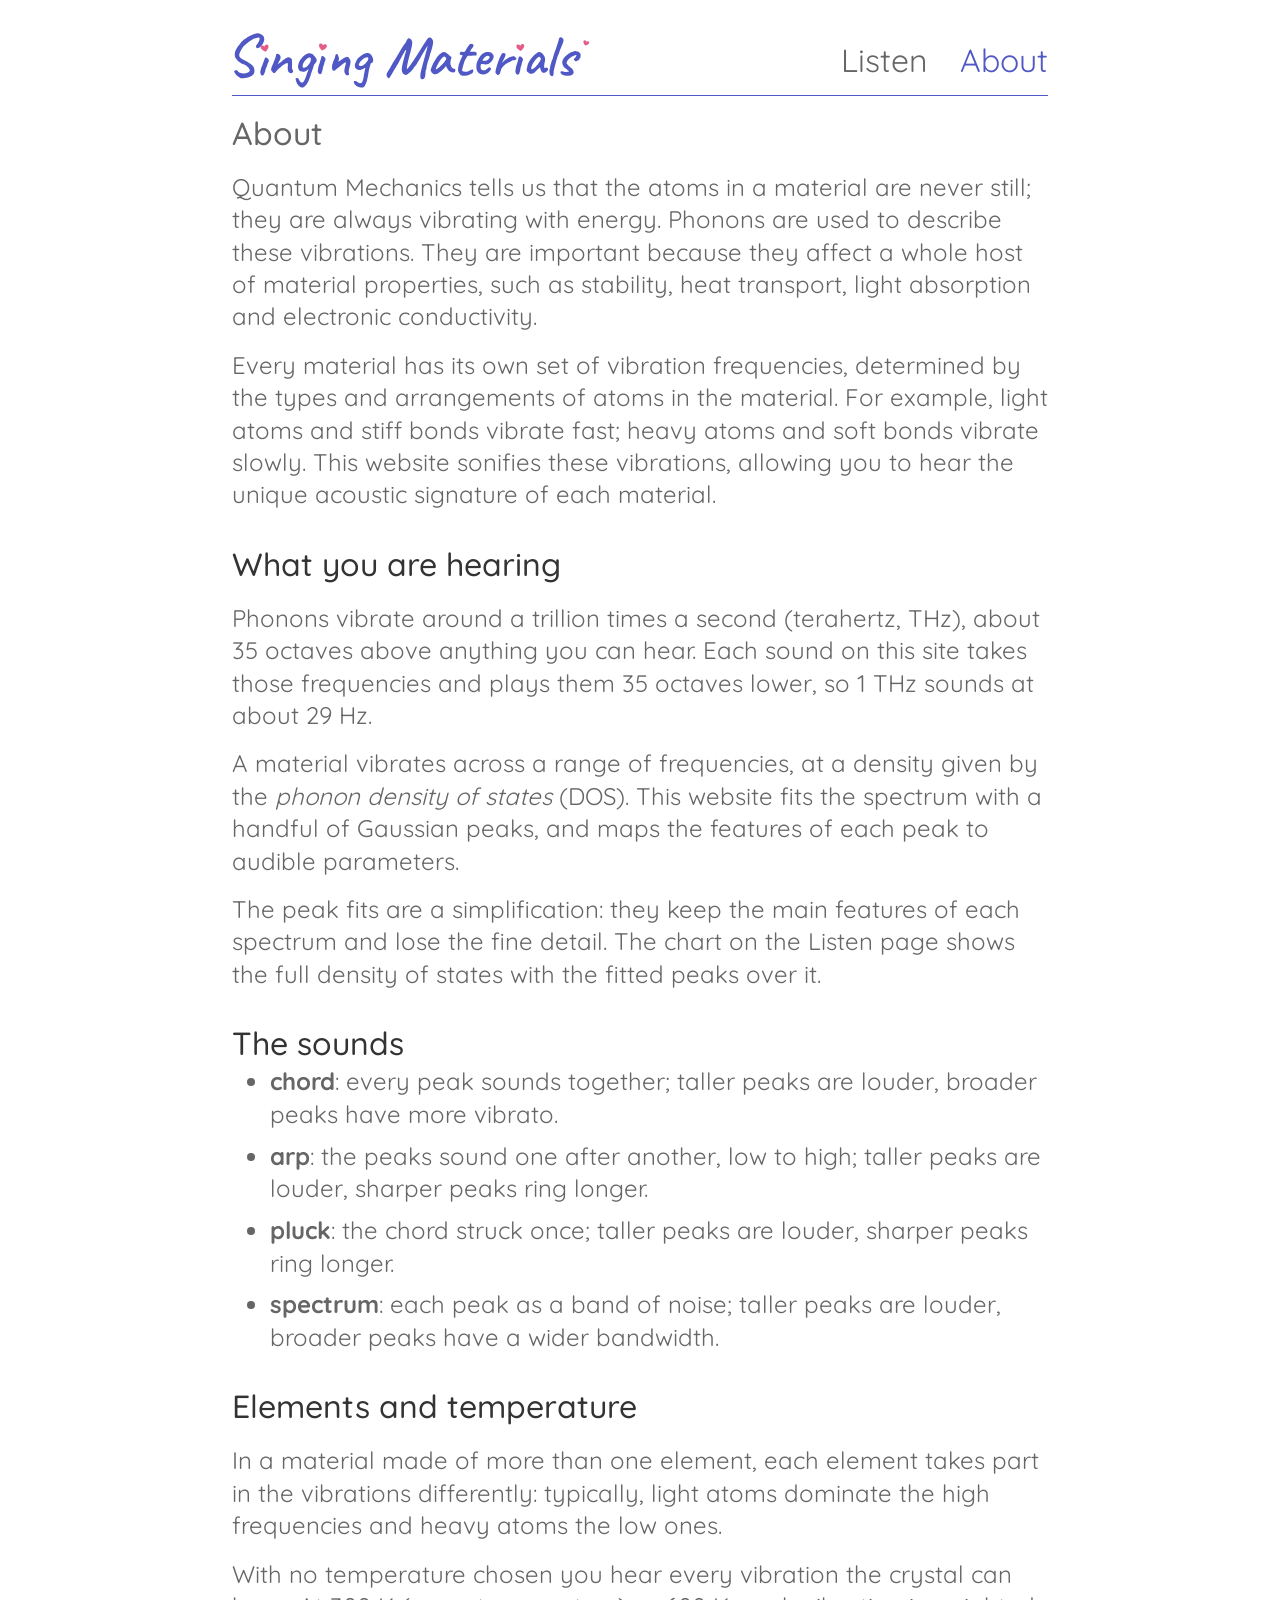
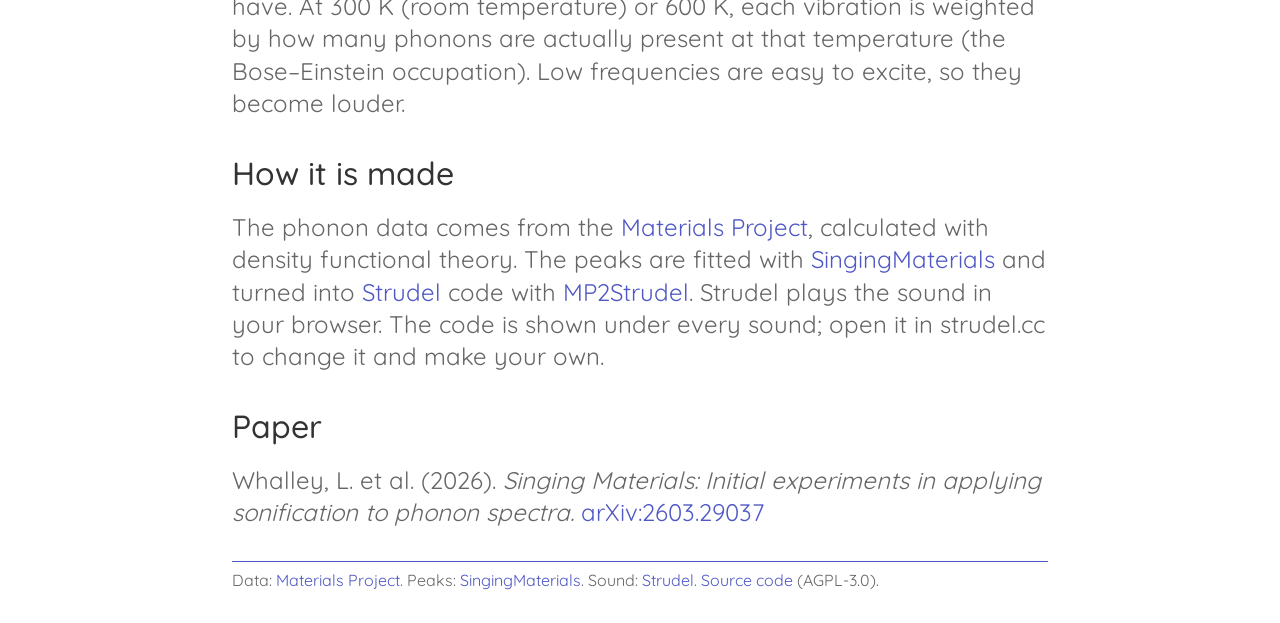
==== site/about.html @ a270cbb3 "Add AGPL-3.0 licence, credits for Caveat and Materials Project data, footer source link Co-Authored-" ====
<!doctype html>
<html lang="en">
<head>
  <meta charset="utf-8">
  <meta name="viewport" content="width=device-width, initial-scale=1">
  <title>About · Singing Materials</title>
  <meta name="description" content="How Singing Materials turns the vibrations of atoms in a crystal into sound.">
  <link rel="preconnect" href="https://fonts.googleapis.com">
  <link rel="preconnect" href="https://fonts.gstatic.com" crossorigin>
  <link rel="stylesheet" href="https://fonts.googleapis.com/css2?family=JetBrains+Mono&family=Quicksand:wght@400;500&display=swap">
  <link rel="stylesheet" href="style.css">
</head>
<body>
<div class="page">
  <header class="site-header">
    <a class="site-name" href="./"><img src="title.svg" alt="Singing Materials"></a>
    <nav aria-label="Main">
      <a href="./">Listen</a>
      <a href="about.html" aria-current="page">About</a>
    </nav>
  </header>

  <main class="prose">
    <h1>About</h1>

    <p>Quantum Mechanics tells us that the atoms in a material are never still; they are always vibrating with energy.
      Phonons are used to describe these vibrations. They are important because they affect a whole host of material properties, such as stability, heat transport, light absorption and electronic conductivity.</p>

    <p>Every material has its own set of vibration frequencies, determined by the types and arrangements of atoms in the material. For example, light atoms and stiff bonds vibrate fast;
      heavy atoms and soft bonds vibrate slowly. This website <it>sonifies</it> these vibrations, allowing you to hear the unique acoustic signature of each material.</p>

    <h2>What you are hearing</h2>
    <p>Phonons vibrate around a trillion times a second (terahertz, THz), about 35 octaves above anything you
      can hear. Each sound on this site takes those frequencies and plays them 35 octaves lower, so 1&nbsp;THz
      sounds at about 29&nbsp;Hz. </p>
    <p>A material vibrates across a range of frequencies, at a density given by the <em>phonon density of states</em> (DOS). 
      This website fits the spectrum with a handful of Gaussian peaks, and maps the features of each peak to audible parameters.</p>

      <p>The peak fits are a simplification: they keep the main features of each spectrum and lose the fine detail.
      The chart on the Listen page shows the full density of states with the fitted peaks over it.</p>

    <h2>The sounds</h2>
    <ul>
      <li><strong>chord</strong>: every peak sounds together; taller peaks are louder, broader peaks have more vibrato.</li>
      <li><strong>arp</strong>: the peaks sound one after another, low to high; taller peaks are louder, sharper peaks ring longer.</li>
      <li><strong>pluck</strong>: the chord struck once; taller peaks are louder, sharper peaks ring longer.</li>
      <li><strong>spectrum</strong>: each peak as a band of noise; taller peaks are louder, broader peaks have a wider bandwidth.</li>
    </ul>

    <h2>Elements and temperature</h2>
    <p>In a material made of more than one element, each element takes part in the vibrations differently:
      typically, light atoms dominate the high frequencies and heavy atoms the low ones.</p>
    <p>With no temperature chosen you hear every vibration the crystal can have. At 300&nbsp;K (room temperature)
      or 600&nbsp;K, each vibration is weighted by how many phonons are actually present at that temperature
      (the Bose–Einstein occupation). Low frequencies are easy to excite, so they become louder.</p>

    <h2>How it is made</h2>
    <p>The phonon data comes from the <a href="https://next-gen.materialsproject.org/">Materials Project</a>,
      calculated with density functional theory. The peaks are fitted with
      <a href="https://github.com/lucydot/SingingMaterials">SingingMaterials</a> and turned into
      <a href="https://strudel.cc/">Strudel</a> code with
      <a href="https://github.com/lucydot/MP2Strudel">MP2Strudel</a>. Strudel plays the sound in your browser.
      The code is shown under every sound; open it in strudel.cc to change it and make your own.</p>
    
    <h2>Paper</h2>
    <p>Whalley, L. et al. (2026). <em>Singing Materials: Initial experiments in applying sonification to phonon
      spectra.</em> <a href="https://arxiv.org/abs/2603.29037">arXiv:2603.29037</a></p>
  </main>

  <footer>
    <p>Data: <a href="https://next-gen.materialsproject.org/">Materials Project</a>.
      Peaks: <a href="https://github.com/lucydot/SingingMaterials">SingingMaterials</a>.
      Sound: <a href="https://strudel.cc/">Strudel</a>.
      <a href="https://github.com/lucydot/SingingMaterialsSite">Source code</a> (AGPL-3.0).</p>
  </footer>
</div>
</body>
</html>
---- site/style.css ----
/* Singing Materials: "Clean and light" (docs/design.md) */

:root {
  --bg: #ffffff;
  --text: #666666;      /* 5.7:1 on white */
  --strong: #333333;
  --accent: #4f58c4;    /* 5.9:1 on white */
  --accent-pale: #4f58c433;
  --code-bg: #f6f6fb;
  --rule: 1px solid var(--accent);
  --font: "Quicksand", system-ui, sans-serif;
  --mono: "JetBrains Mono", ui-monospace, Menlo, Consolas, monospace;
}

* { box-sizing: border-box; }

html { font-size: 100%; }

body {
  margin: 0;
  background: var(--bg);
  color: var(--text);
  font-family: var(--font);
  font-weight: 400;
  font-size: 2rem;
  line-height: 1.35;
}

.page {
  max-width: 55rem;
  margin: 0 auto;
  padding: 2rem;
}

a { color: var(--accent); text-decoration: none; border-bottom: 1px solid transparent; }
a:hover, a:focus-visible, a[aria-current="page"] { border-bottom-color: currentColor; }

:focus-visible { outline: 2px solid var(--accent); outline-offset: 3px; }

h1, h2, h3 { font-size: 1em; font-weight: 500; margin: 0; }

p { margin: 0; }

/* header */
.site-header {
  display: flex;
  flex-wrap: wrap;
  align-items: center;
  justify-content: space-between;
  gap: 0 1em;
  padding-bottom: 0.25rem;
  border-bottom: var(--rule);
}
/* hand-lettered title (title.svg, made by scripts/make_title.py) */
.site-name { display: block; line-height: 0; }
.site-name img { display: block; height: 3.6rem; width: auto; max-width: 100%; }
.site-header a, .site-header a:hover, .site-header a:focus-visible { border-bottom-color: transparent; } /* no underlines up here */
.site-header nav { display: flex; gap: 1em; }
.site-header nav a { color: var(--text); }
.site-header nav a:hover, .site-header nav a[aria-current="page"] { color: var(--accent); }

main > * + * { margin-top: 1rem; }
main { padding-top: 1rem; }

.small { font-size: 0.75em; }
.hint { font-size: 0.75em; min-height: 1.35em; }

/* choosing */
.choose { display: grid; gap: 1rem; }
.field { display: grid; gap: 0.25rem; }
.row { display: flex; flex-wrap: wrap; gap: 1rem 2rem; }
label, .label { font-size: 0.75em; }

select, input, button { font: inherit; color: inherit; }

select, input[type="text"] {
  width: 100%;
  max-width: 100%;
  padding: 0.15em 0.3em;
  border: 1px solid #b3b3b3;
  border-radius: 0.2em;
  background: var(--bg);
  color: var(--strong);
}
.row select { width: auto; min-width: 8em; }
input[type="text"] { max-width: 10em; font-family: var(--mono); font-size: 0.75em; }

.description { color: var(--strong); font-size: 0.75em; }

fieldset { border: 0; margin: 0; padding: 0; min-width: 0; }
legend { padding: 0; font-size: 0.75em; margin-bottom: 0.25rem; }

.methods { display: flex; flex-wrap: wrap; gap: 0 1em; }
.methods label { display: inline-flex; align-items: center; gap: 0.3em; cursor: pointer; font-size: 1em; }
.methods label:hover { color: var(--strong); }
.methods label:has(input:checked) { color: var(--accent); }
.methods input { accent-color: var(--accent); width: 0.6em; height: 0.6em; margin: 0; cursor: pointer; }
#method-desc span { display: block; }

.play {
  justify-self: start;
  background: var(--accent);
  color: #fff;
  border: 0;
  border-radius: 0.2em;
  padding: 0.2em 1em;
  cursor: pointer;
}
.play:disabled { opacity: 0.6; cursor: wait; }

/* chart */
.chart { margin: 0; }
.chart-wrap { position: relative; }
.chart svg { display: block; width: 100%; height: auto; overflow: visible; }
.chart svg text { font-family: var(--font); fill: var(--text); font-size: 13px; }
.chart .axis { stroke: var(--text); stroke-width: 1; }
.chart .curve { fill: none; stroke: var(--strong); stroke-width: 1.5; }
.chart .peak { fill: var(--accent-pale); stroke: var(--accent); stroke-width: 0.75; cursor: pointer; }
.chart .peak:focus { outline: none; }
.chart .peak.on { fill: var(--accent); fill-opacity: 0.55; }
.chart .drop { stroke: var(--accent); stroke-dasharray: 4 3; stroke-width: 1; }
.tooltip {
  position: absolute;
  pointer-events: none;
  background: var(--bg);
  border: 1px solid var(--accent);
  border-radius: 0.2em;
  padding: 0.3em 0.6em;
  font-size: 0.45em;
  color: var(--strong);
  white-space: nowrap;
  transform: translate(-50%, calc(-100% - 10px));
}
.tooltip[hidden] { display: none; }

/* code */
.code {
  margin: 0.5rem 0;
  max-height: 24em;
  overflow: auto;
  background: var(--code-bg);
  border-left: 3px solid var(--accent);
  padding: 0.75rem 1rem;
  font-family: var(--mono);
  font-size: 0.4em;
  line-height: 1.5;
  color: var(--strong);
  tab-size: 2;
}

/* prose (about page) */
.prose > * + * { margin-top: 1rem; }
.prose p, .prose li { font-size: 0.75em; }
.prose h2 { color: var(--strong); margin-top: 2rem; }
.prose ul { padding-left: 1.2em; margin: 0; }
.prose li + li { margin-top: 0.4em; }
.prose code { font-family: var(--mono); font-size: 0.9em; }

footer {
  margin-top: 2rem;
  padding-top: 0.5rem;
  border-top: var(--rule);
  font-size: 0.5em;
}
footer p + p { margin-top: 0.4em; }

.visually-hidden {
  position: absolute !important;
  width: 1px; height: 1px;
  overflow: hidden;
  clip: rect(0 0 0 0);
  white-space: nowrap;
}

@media (max-width: 40rem) {
  body { font-size: 1.5rem; }
  .site-name img { height: 2.8rem; }
  .page { padding: 1rem; }
  .code { font-size: 0.5em; }
  .tooltip { font-size: 0.55em; }
  .chart svg text { font-size: 24px; } /* the 800-wide chart is scaled down a lot on phones */
}
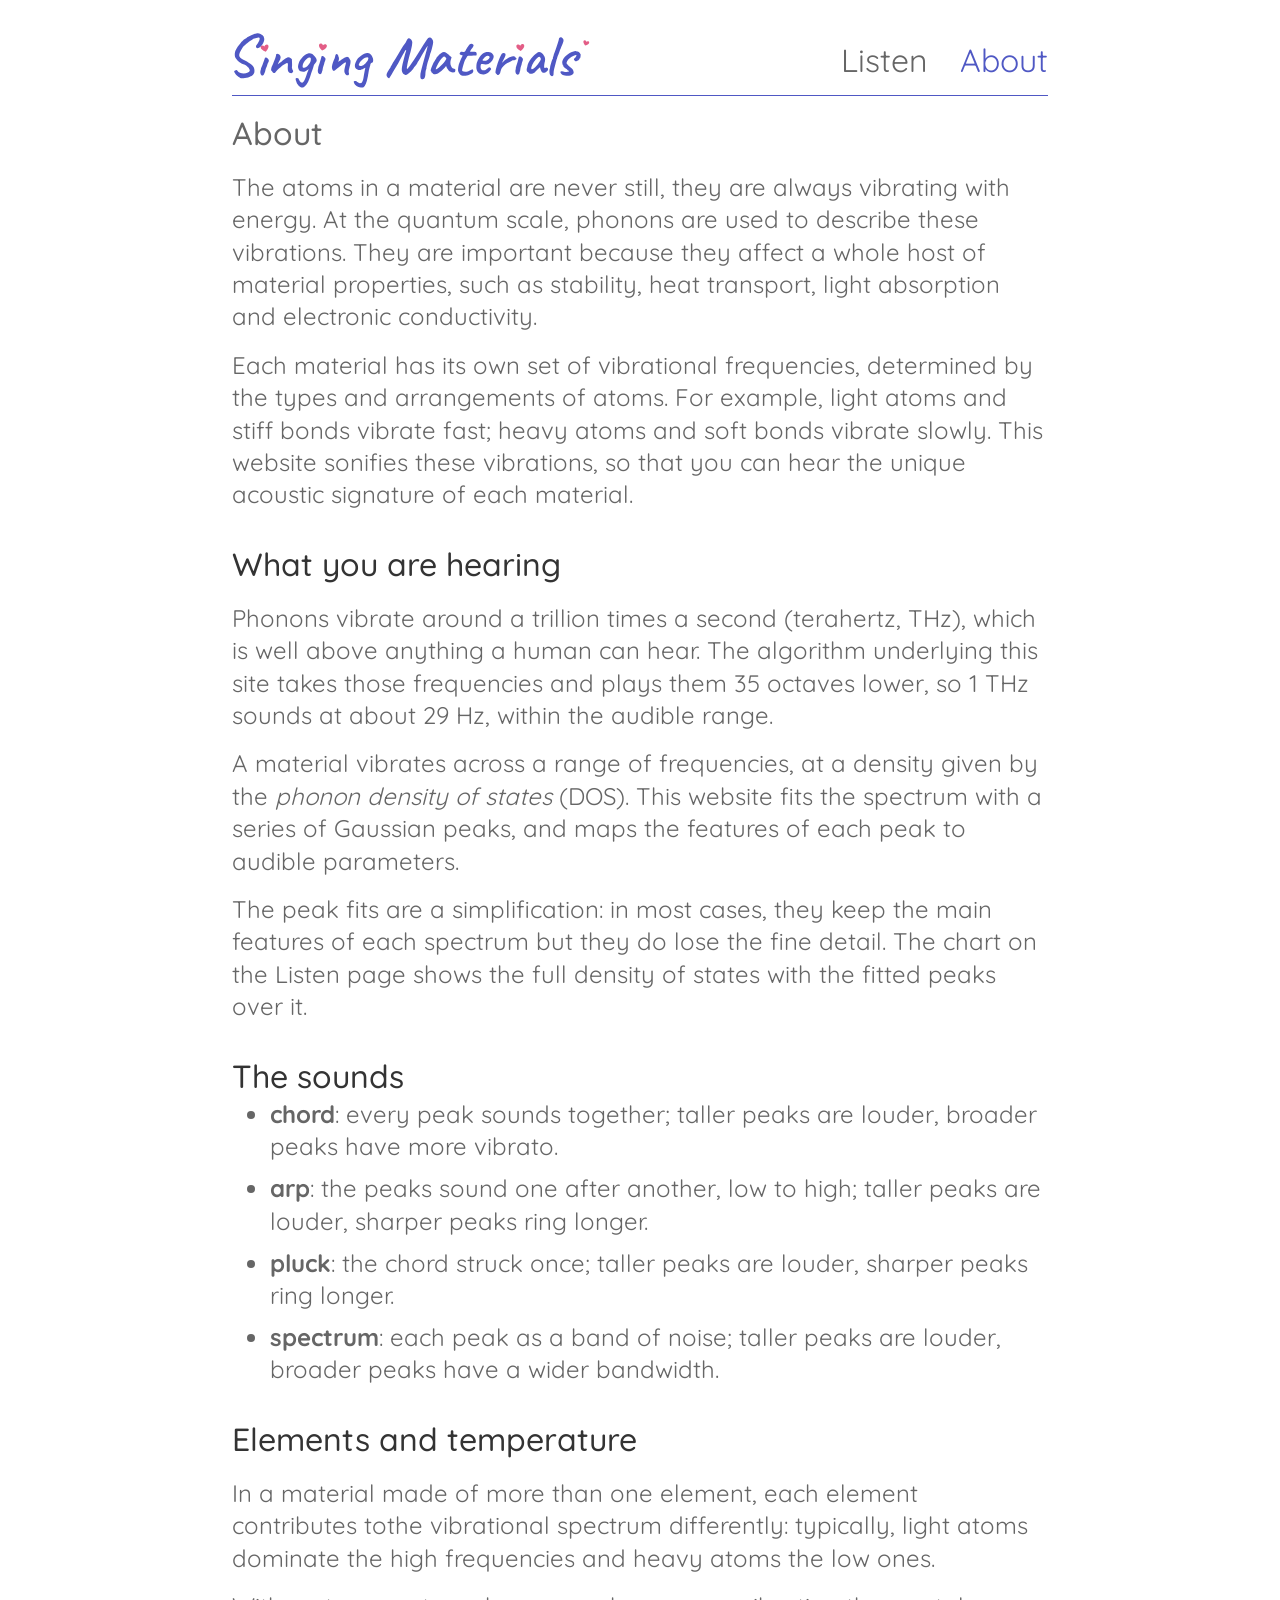
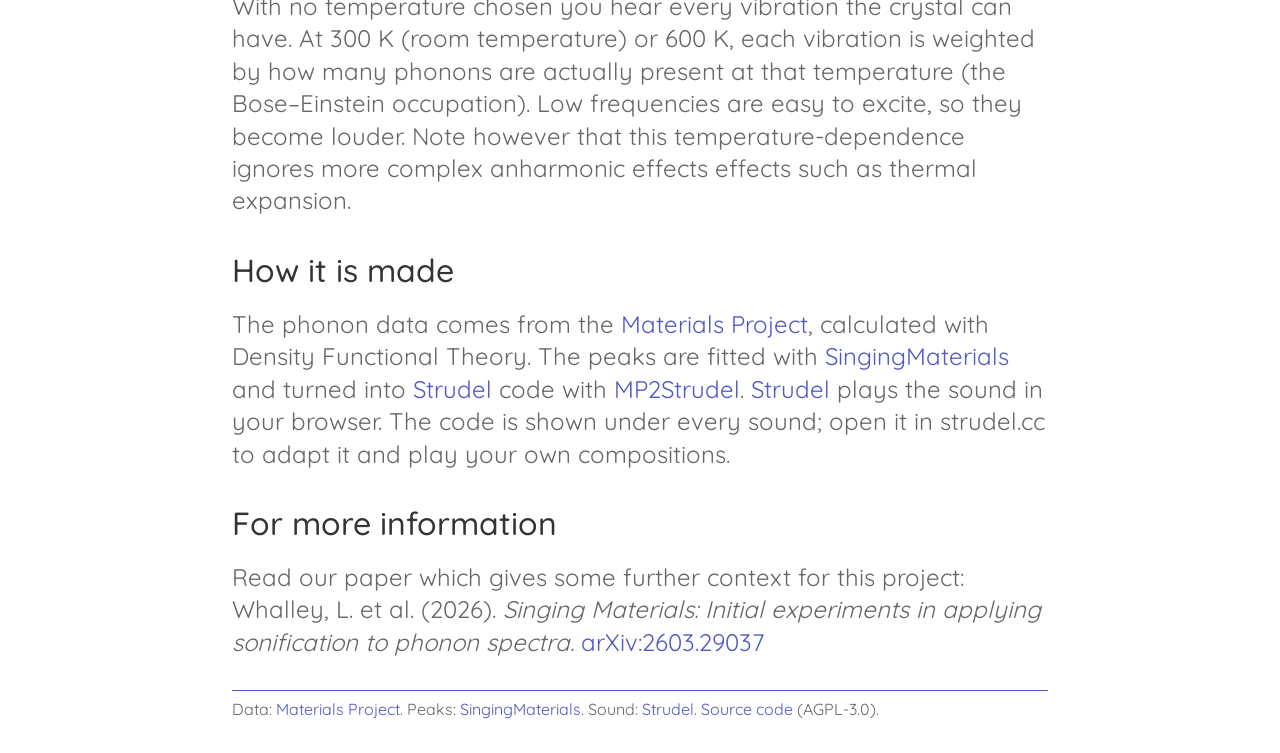
==== commit f69e0802: "improve about page" ====
--- a/site/about.html
+++ b/site/about.html
@@ -23,20 +23,20 @@
   <main class="prose">
     <h1>About</h1>
 
-    <p>Quantum Mechanics tells us that the atoms in a material are never still; they are always vibrating with energy.
-      Phonons are used to describe these vibrations. They are important because they affect a whole host of material properties, such as stability, heat transport, light absorption and electronic conductivity.</p>
+    <p>The atoms in a material are never still, they are always vibrating with energy.
+      At the quantum scale, phonons are used to describe these vibrations. They are important because they affect a whole host of material properties, such as stability, heat transport, light absorption and electronic conductivity.</p>
 
-    <p>Every material has its own set of vibration frequencies, determined by the types and arrangements of atoms in the material. For example, light atoms and stiff bonds vibrate fast;
-      heavy atoms and soft bonds vibrate slowly. This website <it>sonifies</it> these vibrations, allowing you to hear the unique acoustic signature of each material.</p>
+    <p>Each material has its own set of vibrational frequencies, determined by the types and arrangements of atoms. For example, light atoms and stiff bonds vibrate fast;
+      heavy atoms and soft bonds vibrate slowly. This website <it>sonifies</it> these vibrations, so that you can hear the unique acoustic signature of each material.</p>
 
     <h2>What you are hearing</h2>
-    <p>Phonons vibrate around a trillion times a second (terahertz, THz), about 35 octaves above anything you
-      can hear. Each sound on this site takes those frequencies and plays them 35 octaves lower, so 1&nbsp;THz
-      sounds at about 29&nbsp;Hz. </p>
+    <p>Phonons vibrate around a trillion times a second (terahertz, THz), which is well above anything a human 
+      can hear. The algorithm underlying this site takes those frequencies and plays them 35 octaves lower, so 1&nbsp;THz
+      sounds at about 29&nbsp;Hz, within the audible range. </p>
     <p>A material vibrates across a range of frequencies, at a density given by the <em>phonon density of states</em> (DOS). 
-      This website fits the spectrum with a handful of Gaussian peaks, and maps the features of each peak to audible parameters.</p>
+      This website fits the spectrum with a series of Gaussian peaks, and maps the features of each peak to audible parameters.</p>
 
-      <p>The peak fits are a simplification: they keep the main features of each spectrum and lose the fine detail.
+      <p>The peak fits are a simplification: in most cases, they keep the main features of each spectrum but they do lose the fine detail.
       The chart on the Listen page shows the full density of states with the fitted peaks over it.</p>
 
     <h2>The sounds</h2>
@@ -48,22 +48,22 @@
     </ul>
 
     <h2>Elements and temperature</h2>
-    <p>In a material made of more than one element, each element takes part in the vibrations differently:
+    <p>In a material made of more than one element, each element contributes tothe vibrational spectrum differently:
       typically, light atoms dominate the high frequencies and heavy atoms the low ones.</p>
     <p>With no temperature chosen you hear every vibration the crystal can have. At 300&nbsp;K (room temperature)
       or 600&nbsp;K, each vibration is weighted by how many phonons are actually present at that temperature
-      (the Bose–Einstein occupation). Low frequencies are easy to excite, so they become louder.</p>
+      (the Bose–Einstein occupation). Low frequencies are easy to excite, so they become louder. Note however that this temperature-dependence ignores more complex anharmonic effects effects such as thermal expansion.</p>
 
     <h2>How it is made</h2>
     <p>The phonon data comes from the <a href="https://next-gen.materialsproject.org/">Materials Project</a>,
-      calculated with density functional theory. The peaks are fitted with
+      calculated with Density Functional Theory. The peaks are fitted with
       <a href="https://github.com/lucydot/SingingMaterials">SingingMaterials</a> and turned into
       <a href="https://strudel.cc/">Strudel</a> code with
-      <a href="https://github.com/lucydot/MP2Strudel">MP2Strudel</a>. Strudel plays the sound in your browser.
-      The code is shown under every sound; open it in strudel.cc to change it and make your own.</p>
+      <a href="https://github.com/lucydot/MP2Strudel">MP2Strudel</a>. <a href="https://strudel.cc/">Strudel</a> plays the sound in your browser.
+      The code is shown under every sound; open it in strudel.cc to adapt it and play your own compositions.</p>
     
-    <h2>Paper</h2>
-    <p>Whalley, L. et al. (2026). <em>Singing Materials: Initial experiments in applying sonification to phonon
+    <h2>For more information</h2>
+    <p>Read our paper which gives some further context for this project: Whalley, L. et al. (2026). <em>Singing Materials: Initial experiments in applying sonification to phonon
       spectra.</em> <a href="https://arxiv.org/abs/2603.29037">arXiv:2603.29037</a></p>
   </main>
 
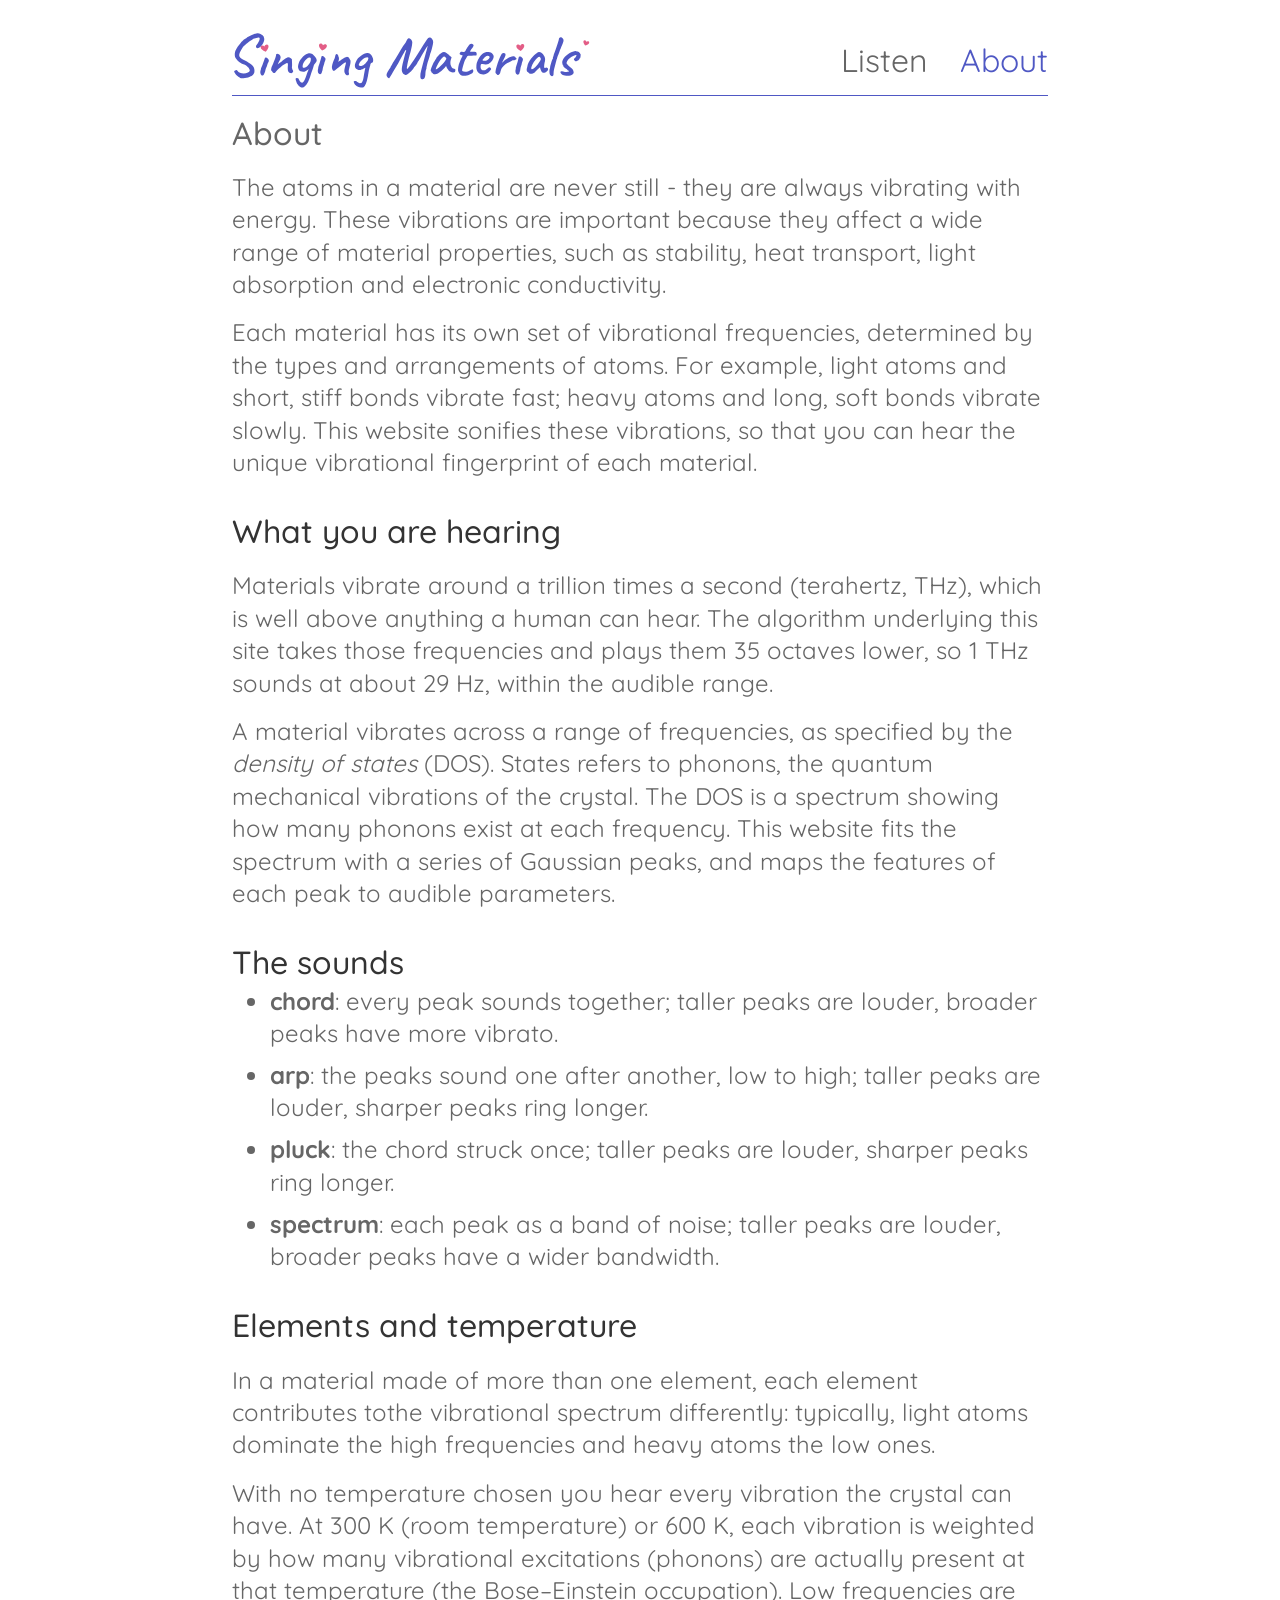
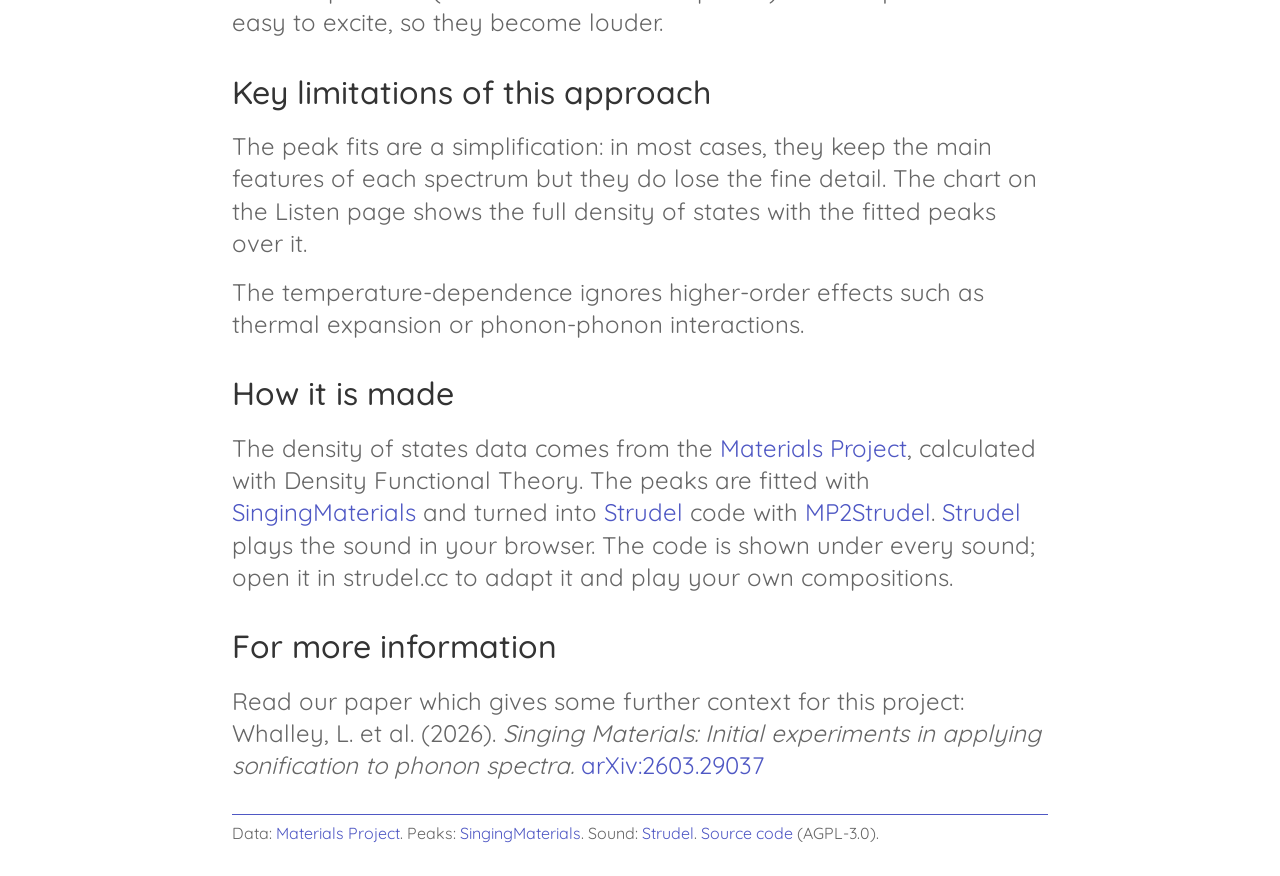
==== commit 6884d7f7: "improve about" ====
--- a/site/about.html
+++ b/site/about.html
@@ -23,21 +23,19 @@
   <main class="prose">
     <h1>About</h1>
 
-    <p>The atoms in a material are never still, they are always vibrating with energy.
-      At the quantum scale, phonons are used to describe these vibrations. They are important because they affect a whole host of material properties, such as stability, heat transport, light absorption and electronic conductivity.</p>
+    <p>The atoms in a material are never still - they are always vibrating with energy.
+      These vibrations are important because they affect a wide range of material properties, such as stability, heat transport, light absorption and electronic conductivity.</p>
 
-    <p>Each material has its own set of vibrational frequencies, determined by the types and arrangements of atoms. For example, light atoms and stiff bonds vibrate fast;
-      heavy atoms and soft bonds vibrate slowly. This website <it>sonifies</it> these vibrations, so that you can hear the unique acoustic signature of each material.</p>
+    <p>Each material has its own set of vibrational frequencies, determined by the types and arrangements of atoms. For example, light atoms and short, stiff bonds vibrate fast;
+      heavy atoms and long, soft bonds vibrate slowly. This website <it>sonifies</it> these vibrations, so that you can hear the unique vibrational fingerprint of each material.</p>
 
     <h2>What you are hearing</h2>
-    <p>Phonons vibrate around a trillion times a second (terahertz, THz), which is well above anything a human 
+    <p>Materials vibrate around a trillion times a second (terahertz, THz), which is well above anything a human 
       can hear. The algorithm underlying this site takes those frequencies and plays them 35 octaves lower, so 1&nbsp;THz
       sounds at about 29&nbsp;Hz, within the audible range. </p>
-    <p>A material vibrates across a range of frequencies, at a density given by the <em>phonon density of states</em> (DOS). 
+    <p>A material vibrates across a range of frequencies, as specified by the <em>density of states</em> (DOS). 
+      States refers to phonons, the quantum mechanical vibrations of the crystal. The DOS is a spectrum showing how many phonons exist at each frequency.
       This website fits the spectrum with a series of Gaussian peaks, and maps the features of each peak to audible parameters.</p>
-
-      <p>The peak fits are a simplification: in most cases, they keep the main features of each spectrum but they do lose the fine detail.
-      The chart on the Listen page shows the full density of states with the fitted peaks over it.</p>
 
     <h2>The sounds</h2>
     <ul>
@@ -51,11 +49,18 @@
     <p>In a material made of more than one element, each element contributes tothe vibrational spectrum differently:
       typically, light atoms dominate the high frequencies and heavy atoms the low ones.</p>
     <p>With no temperature chosen you hear every vibration the crystal can have. At 300&nbsp;K (room temperature)
-      or 600&nbsp;K, each vibration is weighted by how many phonons are actually present at that temperature
-      (the Bose–Einstein occupation). Low frequencies are easy to excite, so they become louder. Note however that this temperature-dependence ignores more complex anharmonic effects effects such as thermal expansion.</p>
+      or 600&nbsp;K, each vibration is weighted by how many vibrational excitations (phonons) are actually present at that temperature
+      (the Bose–Einstein occupation). Low frequencies are easy to excite, so they become louder. </p>
+
+      <h2>Key limitations of this approach</h2>
+
+      <p>The peak fits are a simplification: in most cases, they keep the main features of each spectrum but they do lose the fine detail.
+      The chart on the Listen page shows the full density of states with the fitted peaks over it.</p>
+
+      <p>The temperature-dependence ignores higher-order effects such as thermal expansion or phonon-phonon interactions.</p>
 
     <h2>How it is made</h2>
-    <p>The phonon data comes from the <a href="https://next-gen.materialsproject.org/">Materials Project</a>,
+    <p>The density of states data comes from the <a href="https://next-gen.materialsproject.org/">Materials Project</a>,
       calculated with Density Functional Theory. The peaks are fitted with
       <a href="https://github.com/lucydot/SingingMaterials">SingingMaterials</a> and turned into
       <a href="https://strudel.cc/">Strudel</a> code with
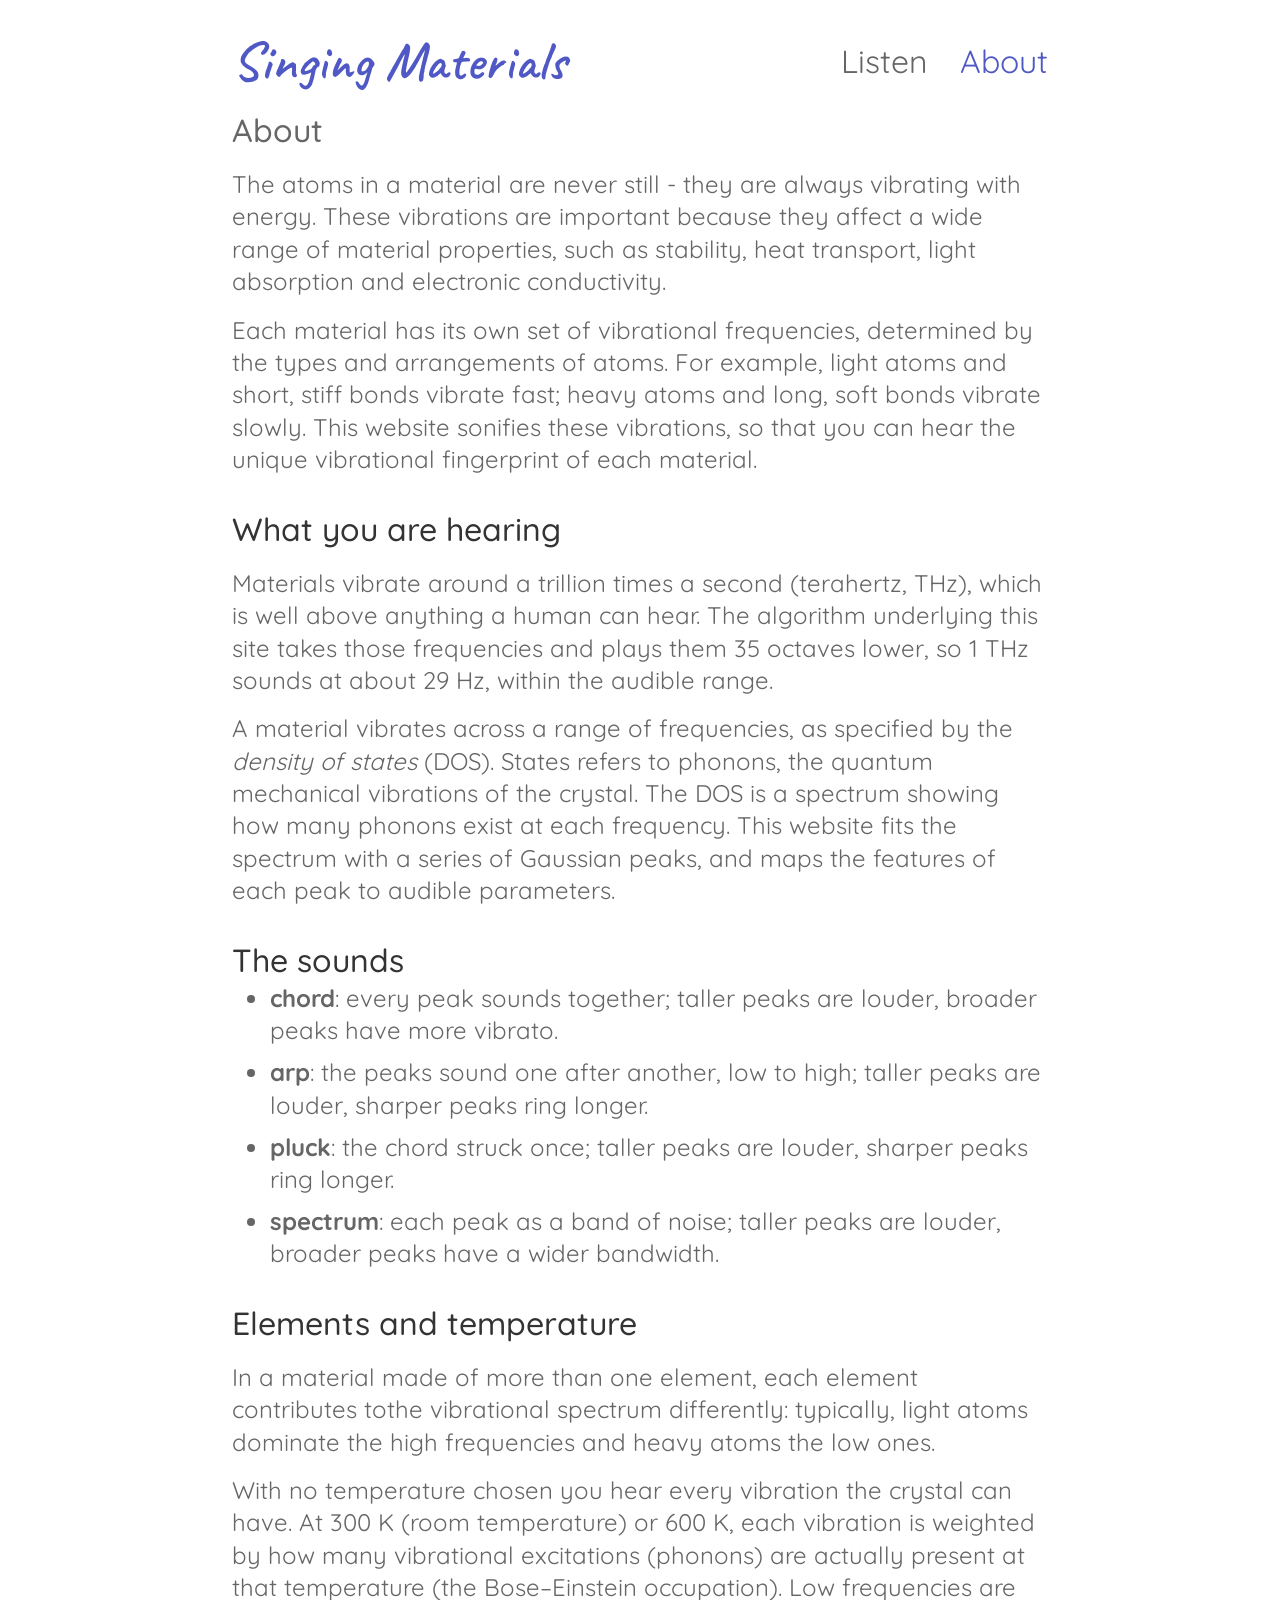
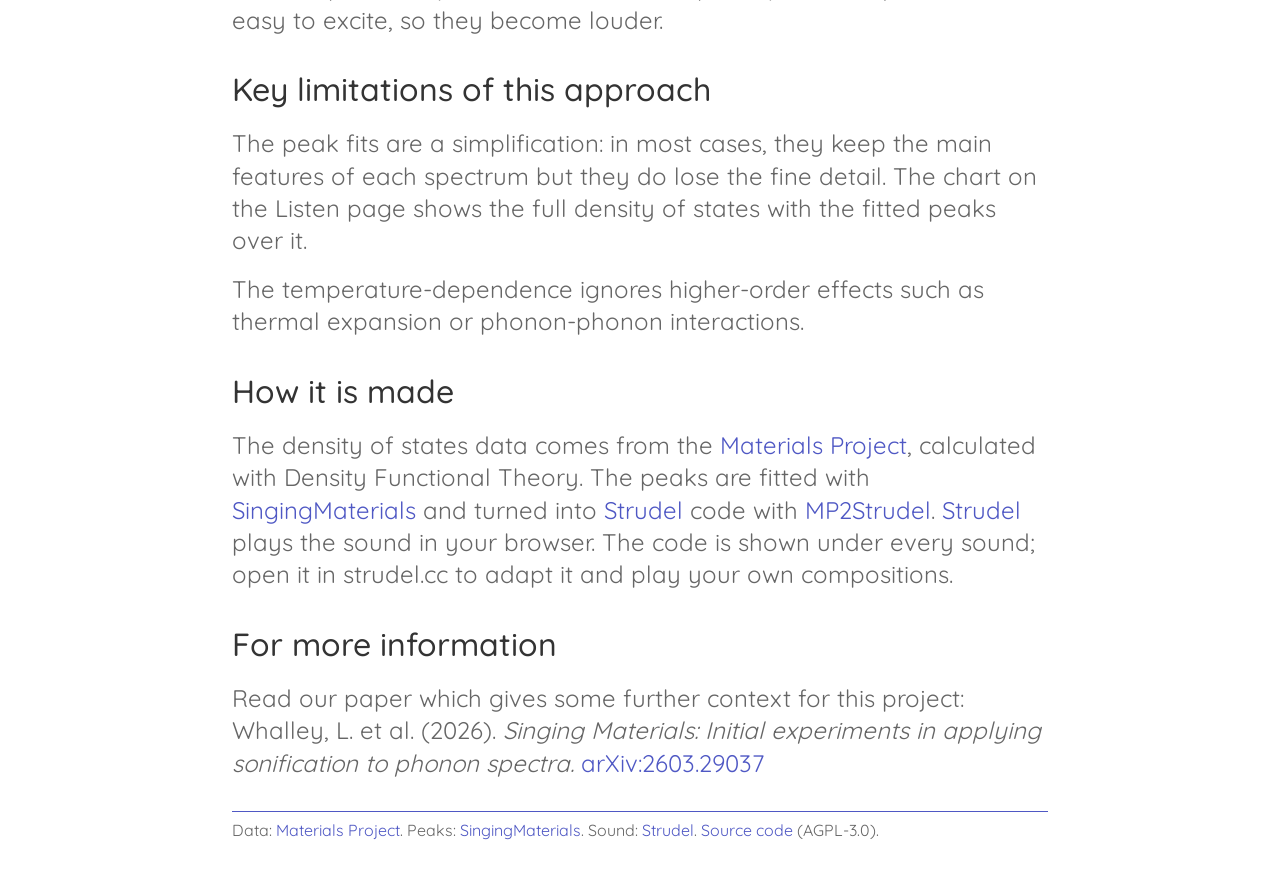
==== commit 5a17469f: "Title in Caveat font without the header line; drop hand-drawn title and unused text-box styles Co-Au" ====
--- a/site/about.html
+++ b/site/about.html
@@ -7,13 +7,13 @@
   <meta name="description" content="How Singing Materials turns the vibrations of atoms in a crystal into sound.">
   <link rel="preconnect" href="https://fonts.googleapis.com">
   <link rel="preconnect" href="https://fonts.gstatic.com" crossorigin>
-  <link rel="stylesheet" href="https://fonts.googleapis.com/css2?family=JetBrains+Mono&family=Quicksand:wght@400;500&display=swap">
+  <link rel="stylesheet" href="https://fonts.googleapis.com/css2?family=Caveat:wght@600&family=JetBrains+Mono&family=Quicksand:wght@400;500&display=swap">
   <link rel="stylesheet" href="style.css">
 </head>
 <body>
 <div class="page">
   <header class="site-header">
-    <a class="site-name" href="./"><img src="title.svg" alt="Singing Materials"></a>
+    <a class="site-name" href="./">Singing Materials</a>
     <nav aria-label="Main">
       <a href="./">Listen</a>
       <a href="about.html" aria-current="page">About</a>
--- a/site/style.css
+++ b/site/style.css
@@ -48,12 +48,9 @@
   align-items: center;
   justify-content: space-between;
   gap: 0 1em;
-  padding-bottom: 0.25rem;
-  border-bottom: var(--rule);
 }
-/* hand-lettered title (title.svg, made by scripts/make_title.py) */
-.site-name { display: block; line-height: 0; }
-.site-name img { display: block; height: 3.6rem; width: auto; max-width: 100%; }
+/* title in Caveat (Google Fonts, OFL) */
+.site-name { font-family: Caveat, cursive; font-weight: 600; font-size: 3.4rem; line-height: 1.1; color: var(--accent); }
 .site-header a, .site-header a:hover, .site-header a:focus-visible { border-bottom-color: transparent; } /* no underlines up here */
 .site-header nav { display: flex; gap: 1em; }
 .site-header nav a { color: var(--text); }
@@ -73,7 +70,7 @@
 
 select, input, button { font: inherit; color: inherit; }
 
-select, input[type="text"] {
+select {
   width: 100%;
   max-width: 100%;
   padding: 0.15em 0.3em;
@@ -83,7 +80,6 @@
   color: var(--strong);
 }
 .row select { width: auto; min-width: 8em; }
-input[type="text"] { max-width: 10em; font-family: var(--mono); font-size: 0.75em; }
 
 .description { color: var(--strong); font-size: 0.75em; }
 
@@ -174,7 +170,7 @@
 
 @media (max-width: 40rem) {
   body { font-size: 1.5rem; }
-  .site-name img { height: 2.8rem; }
+  .site-name { font-size: 2.6rem; }
   .page { padding: 1rem; }
   .code { font-size: 0.5em; }
   .tooltip { font-size: 0.55em; }
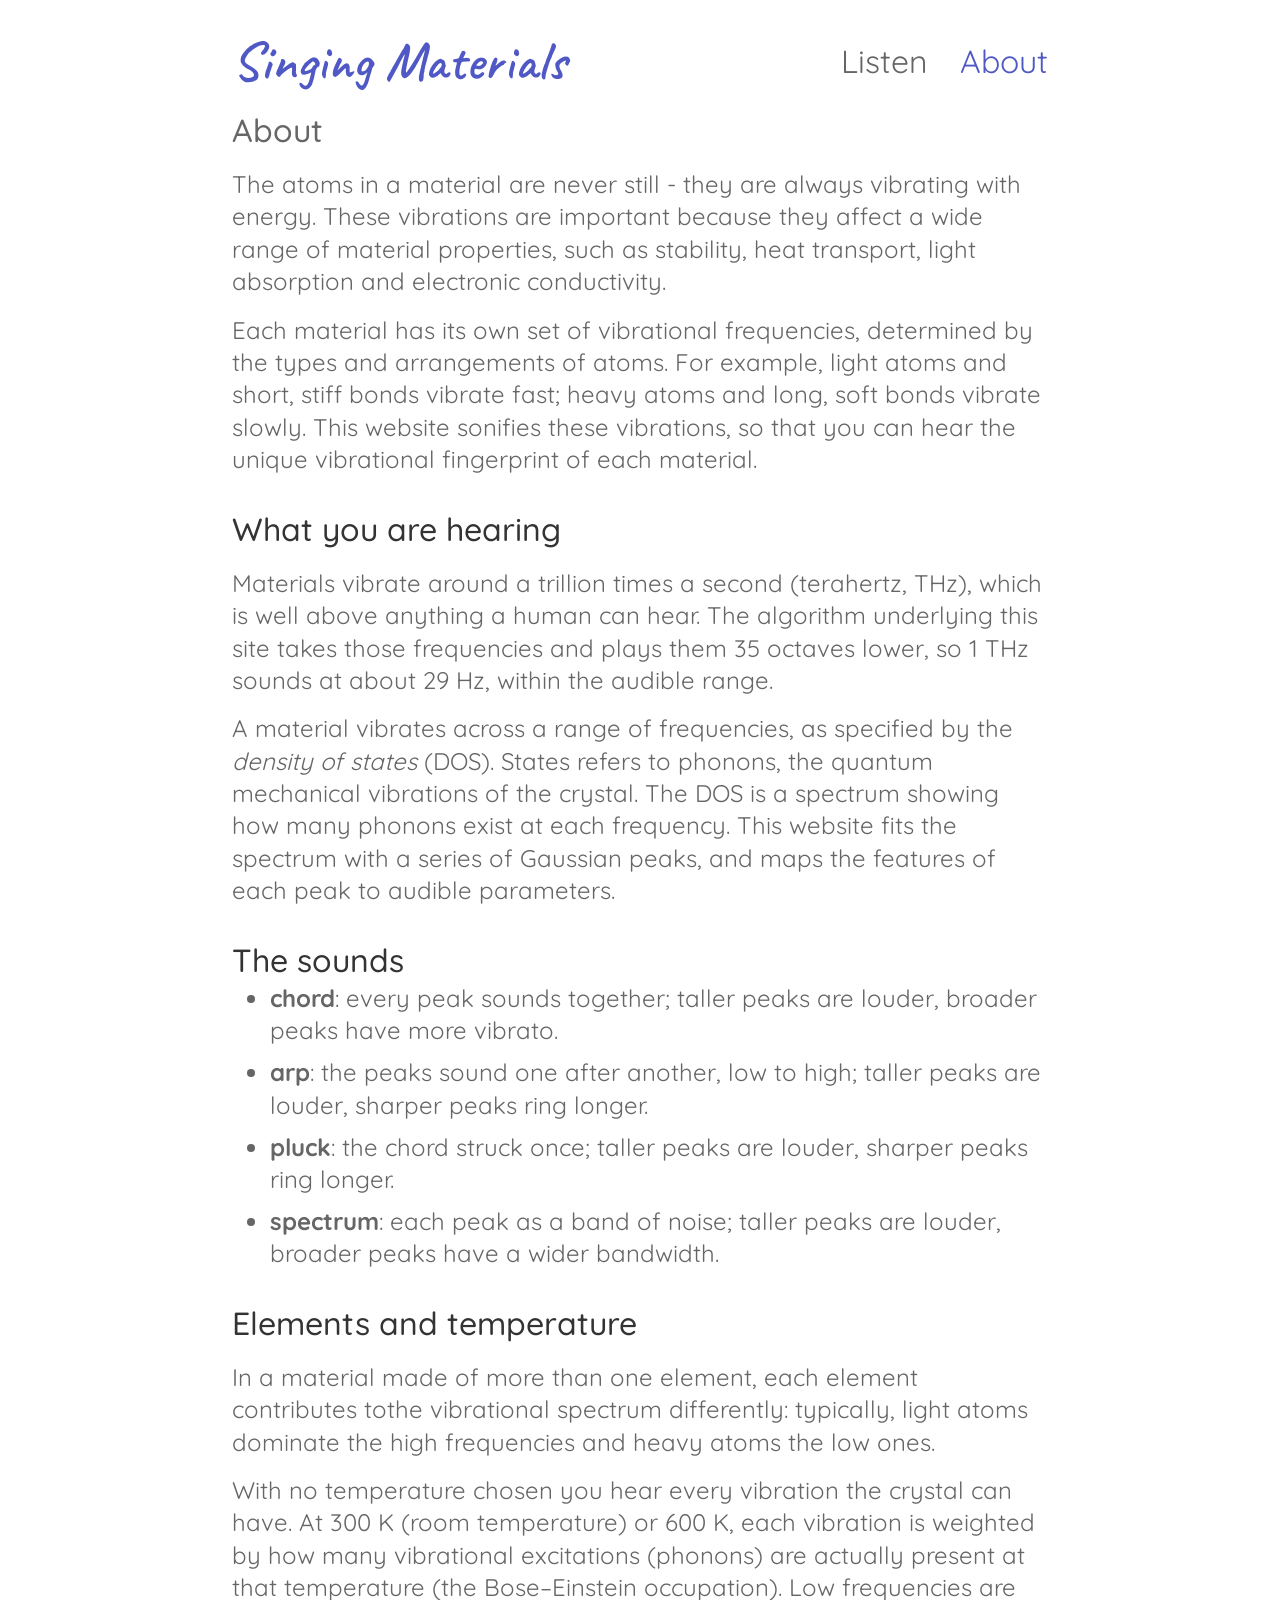
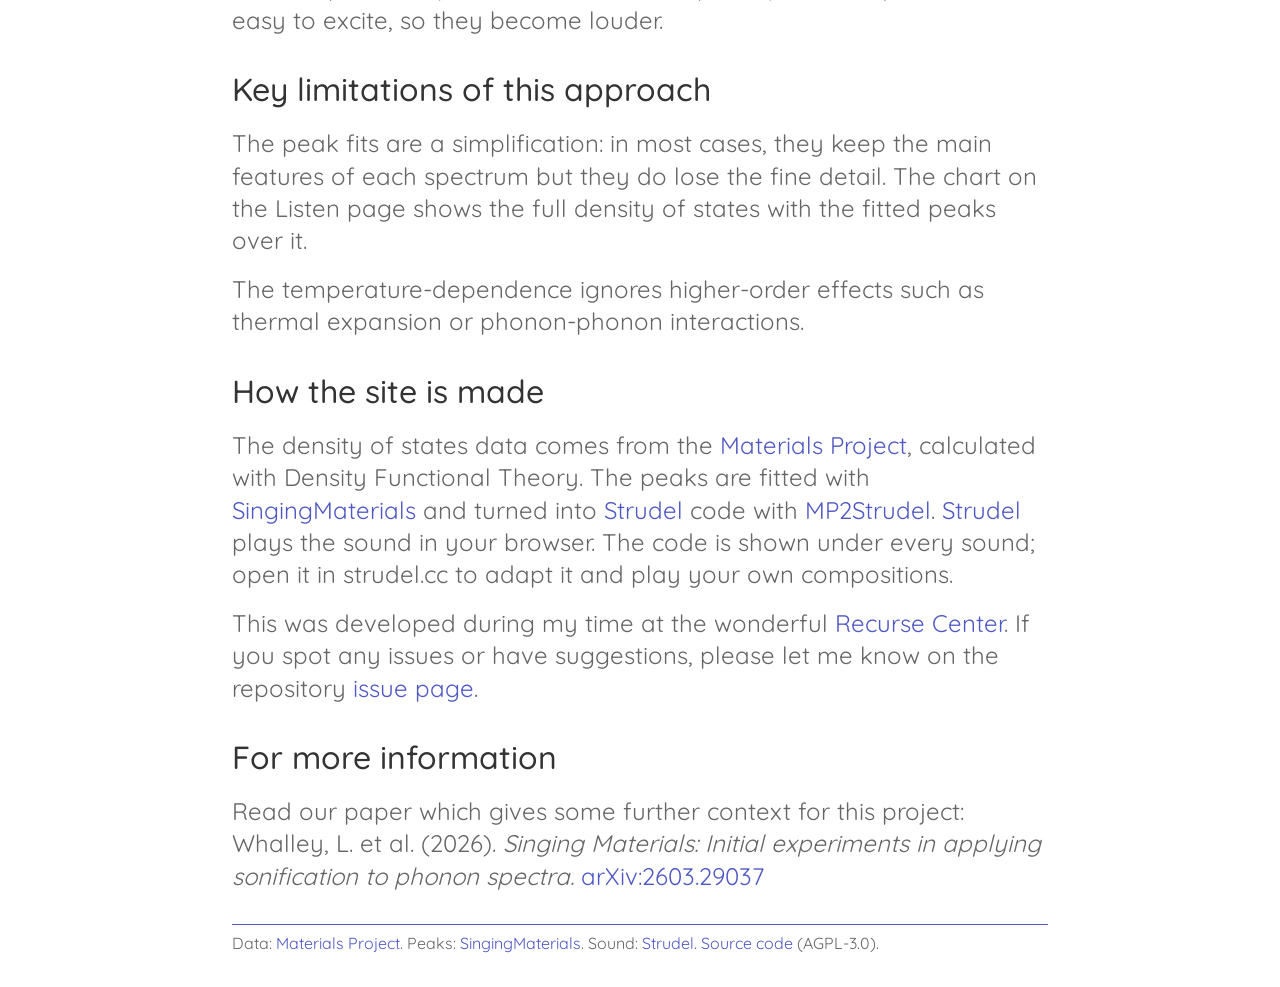
==== commit 22a3ea0d: "update about, remove redundant docs" ====
--- a/site/about.html
+++ b/site/about.html
@@ -59,13 +59,15 @@
 
       <p>The temperature-dependence ignores higher-order effects such as thermal expansion or phonon-phonon interactions.</p>
 
-    <h2>How it is made</h2>
+    <h2>How the site is made</h2>
     <p>The density of states data comes from the <a href="https://next-gen.materialsproject.org/">Materials Project</a>,
       calculated with Density Functional Theory. The peaks are fitted with
       <a href="https://github.com/lucydot/SingingMaterials">SingingMaterials</a> and turned into
       <a href="https://strudel.cc/">Strudel</a> code with
       <a href="https://github.com/lucydot/MP2Strudel">MP2Strudel</a>. <a href="https://strudel.cc/">Strudel</a> plays the sound in your browser.
       The code is shown under every sound; open it in strudel.cc to adapt it and play your own compositions.</p>
+
+      <p>This was developed during my time at the wonderful <a href="https://www.recurse.com/">Recurse Center</a>. If you spot any issues or have suggestions, please let me know on the repository <a href="https://github.com/lucydot/SingingMaterialsSite/issues">issue page</a>.</p>
     
     <h2>For more information</h2>
     <p>Read our paper which gives some further context for this project: Whalley, L. et al. (2026). <em>Singing Materials: Initial experiments in applying sonification to phonon
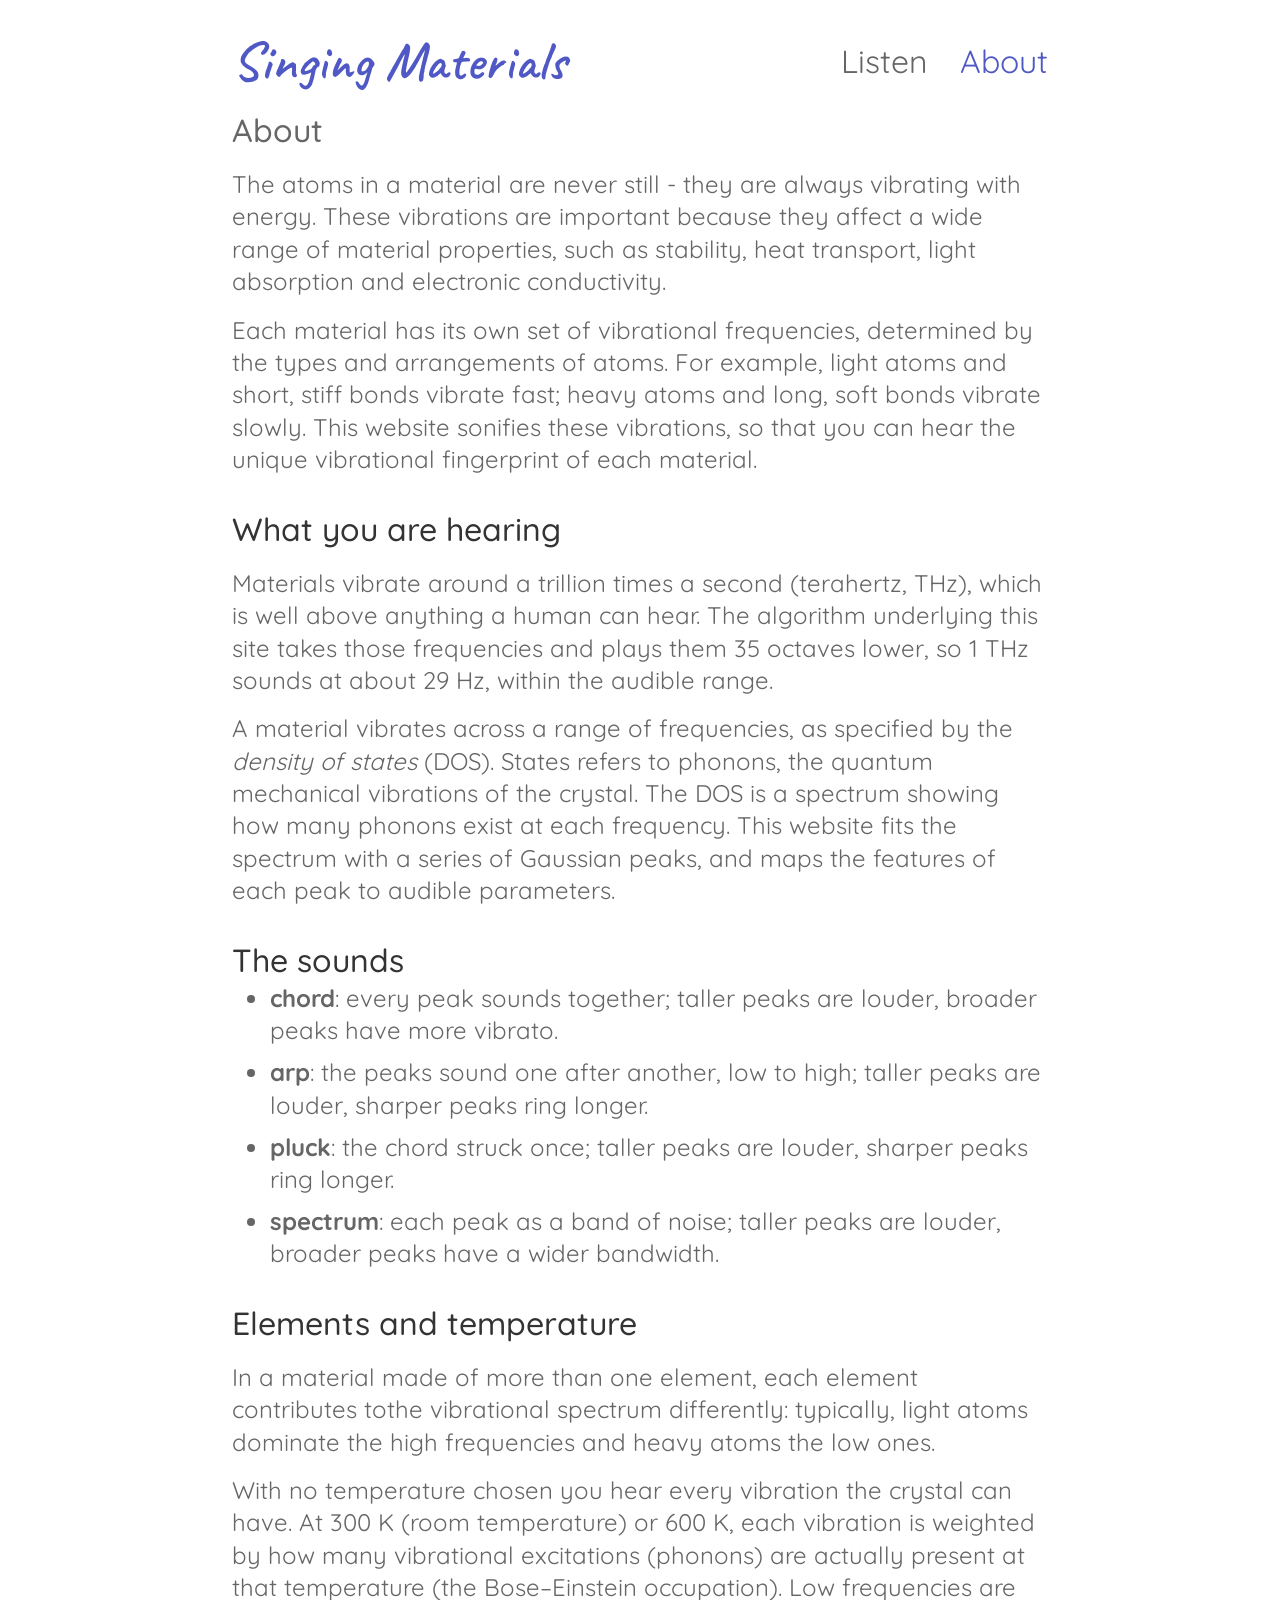
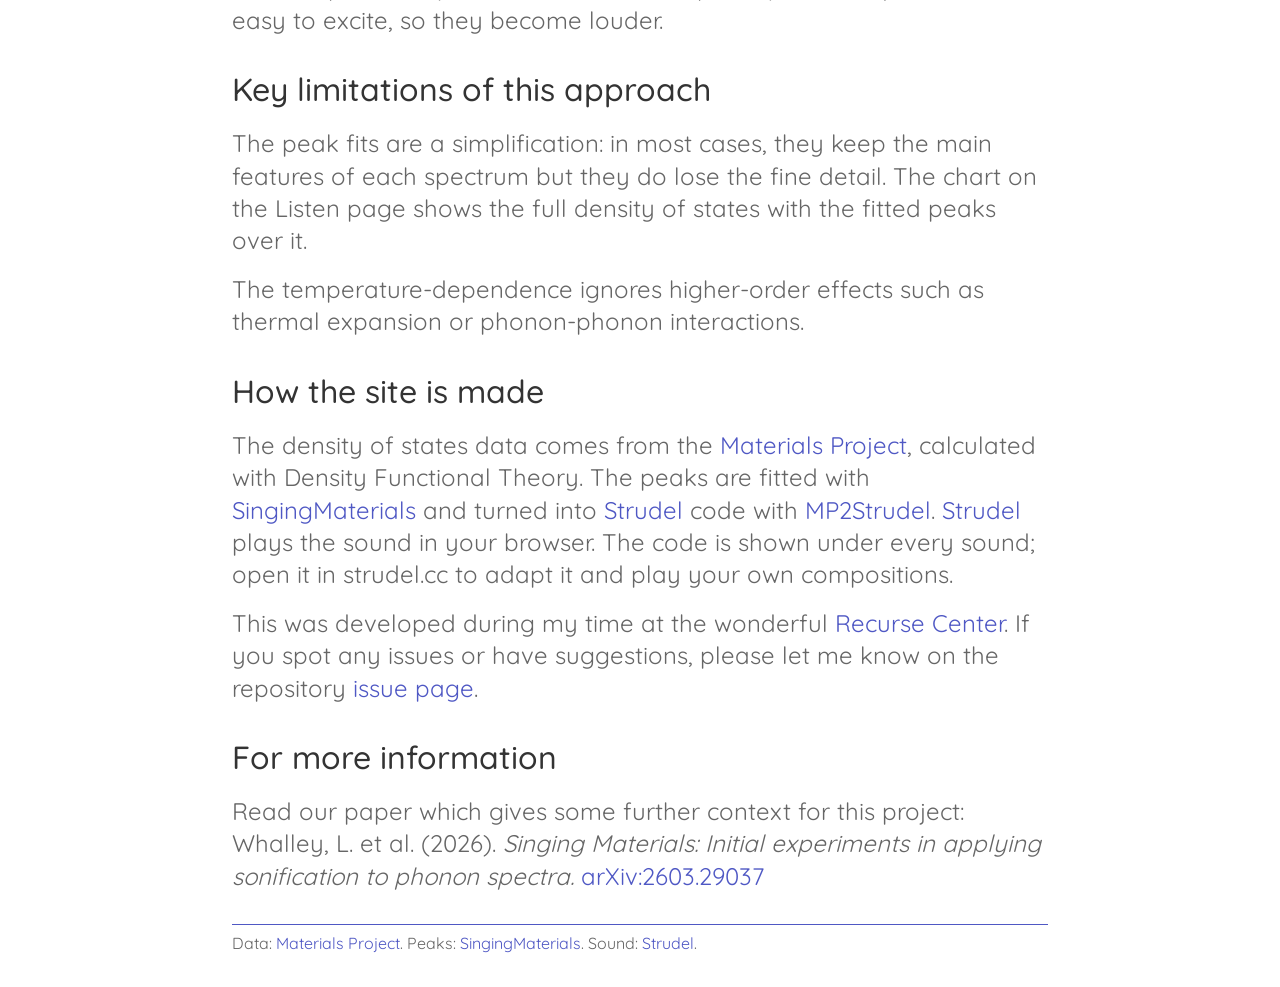
==== commit 0d0387d3: "remove source code from footer" ====
--- a/site/about.html
+++ b/site/about.html
@@ -78,7 +78,7 @@
     <p>Data: <a href="https://next-gen.materialsproject.org/">Materials Project</a>.
       Peaks: <a href="https://github.com/lucydot/SingingMaterials">SingingMaterials</a>.
       Sound: <a href="https://strudel.cc/">Strudel</a>.
-      <a href="https://github.com/lucydot/SingingMaterialsSite">Source code</a> (AGPL-3.0).</p>
+      </p>
   </footer>
 </div>
 </body>
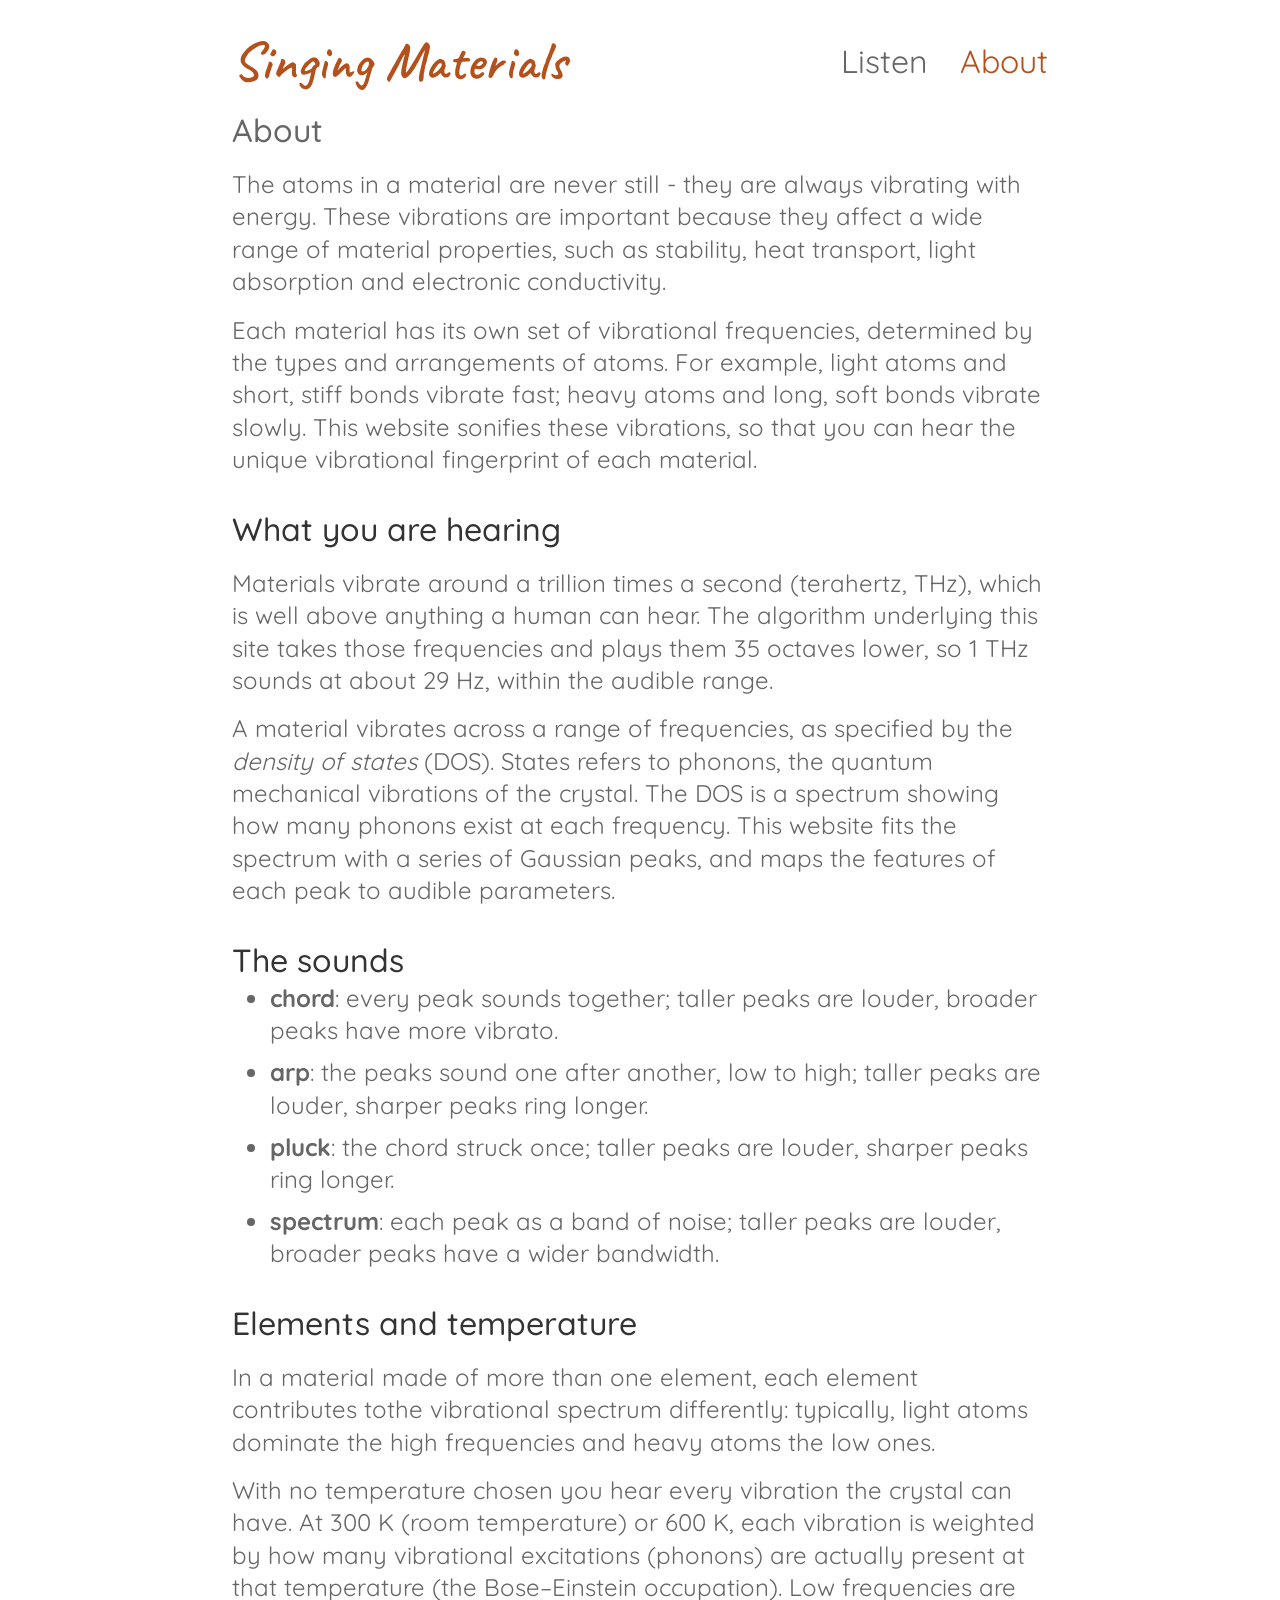
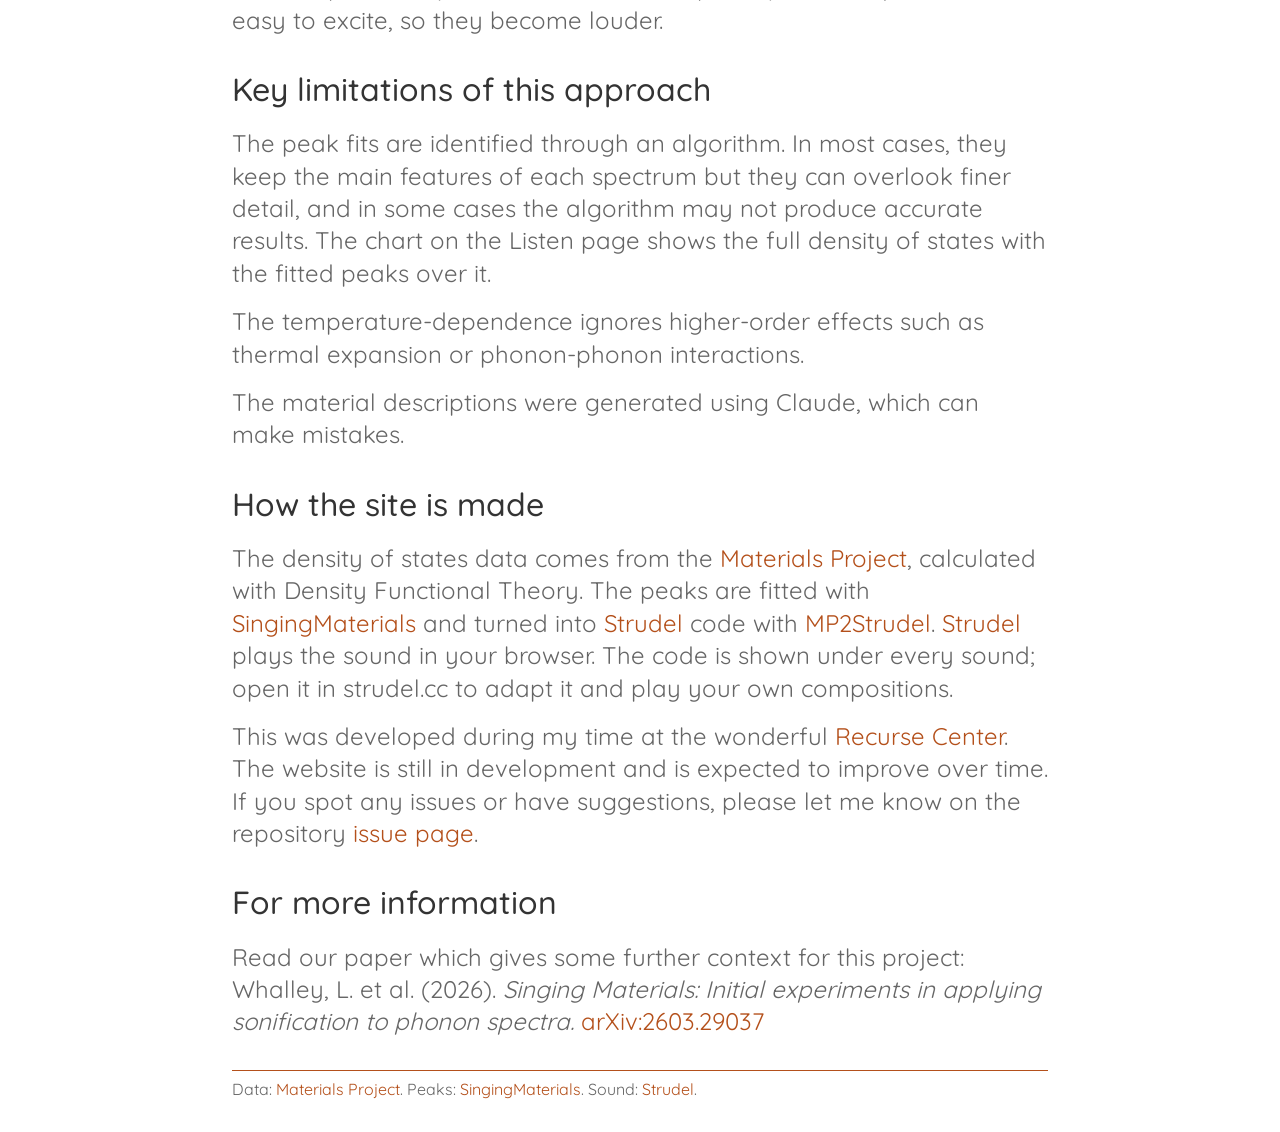
==== commit 4dcbe9b0: "add that project in progress. update colour to burnt orange for highlight" ====
--- a/site/about.html
+++ b/site/about.html
@@ -54,10 +54,12 @@
 
       <h2>Key limitations of this approach</h2>
 
-      <p>The peak fits are a simplification: in most cases, they keep the main features of each spectrum but they do lose the fine detail.
+      <p>The peak fits are identified through an algorithm. In most cases, they keep the main features of each spectrum but they can overlook finer detail, and in some cases the algorithm may not produce accurate results.
       The chart on the Listen page shows the full density of states with the fitted peaks over it.</p>
 
       <p>The temperature-dependence ignores higher-order effects such as thermal expansion or phonon-phonon interactions.</p>
+
+      <p> The material descriptions were generated using Claude, which can make mistakes.</p>
 
     <h2>How the site is made</h2>
     <p>The density of states data comes from the <a href="https://next-gen.materialsproject.org/">Materials Project</a>,
@@ -67,7 +69,7 @@
       <a href="https://github.com/lucydot/MP2Strudel">MP2Strudel</a>. <a href="https://strudel.cc/">Strudel</a> plays the sound in your browser.
       The code is shown under every sound; open it in strudel.cc to adapt it and play your own compositions.</p>
 
-      <p>This was developed during my time at the wonderful <a href="https://www.recurse.com/">Recurse Center</a>. If you spot any issues or have suggestions, please let me know on the repository <a href="https://github.com/lucydot/SingingMaterialsSite/issues">issue page</a>.</p>
+      <p>This was developed during my time at the wonderful <a href="https://www.recurse.com/">Recurse Center</a>. The website is still in development and is expected to improve over time. If you spot any issues or have suggestions, please let me know on the repository <a href="https://github.com/lucydot/SingingMaterialsSite/issues">issue page</a>.</p>
     
     <h2>For more information</h2>
     <p>Read our paper which gives some further context for this project: Whalley, L. et al. (2026). <em>Singing Materials: Initial experiments in applying sonification to phonon
--- a/site/style.css
+++ b/site/style.css
@@ -4,9 +4,9 @@
   --bg: #ffffff;
   --text: #666666;      /* 5.7:1 on white */
   --strong: #333333;
-  --accent: #4f58c4;    /* 5.9:1 on white */
-  --accent-pale: #4f58c433;
-  --code-bg: #f6f6fb;
+  --accent: #b4501b;    /* burnt orange, 5.1:1 on white */
+  --accent-pale: #b4501b33;
+  --code-bg: #fbf6f2;
   --rule: 1px solid var(--accent);
   --font: "Quicksand", system-ui, sans-serif;
   --mono: "JetBrains Mono", ui-monospace, Menlo, Consolas, monospace;
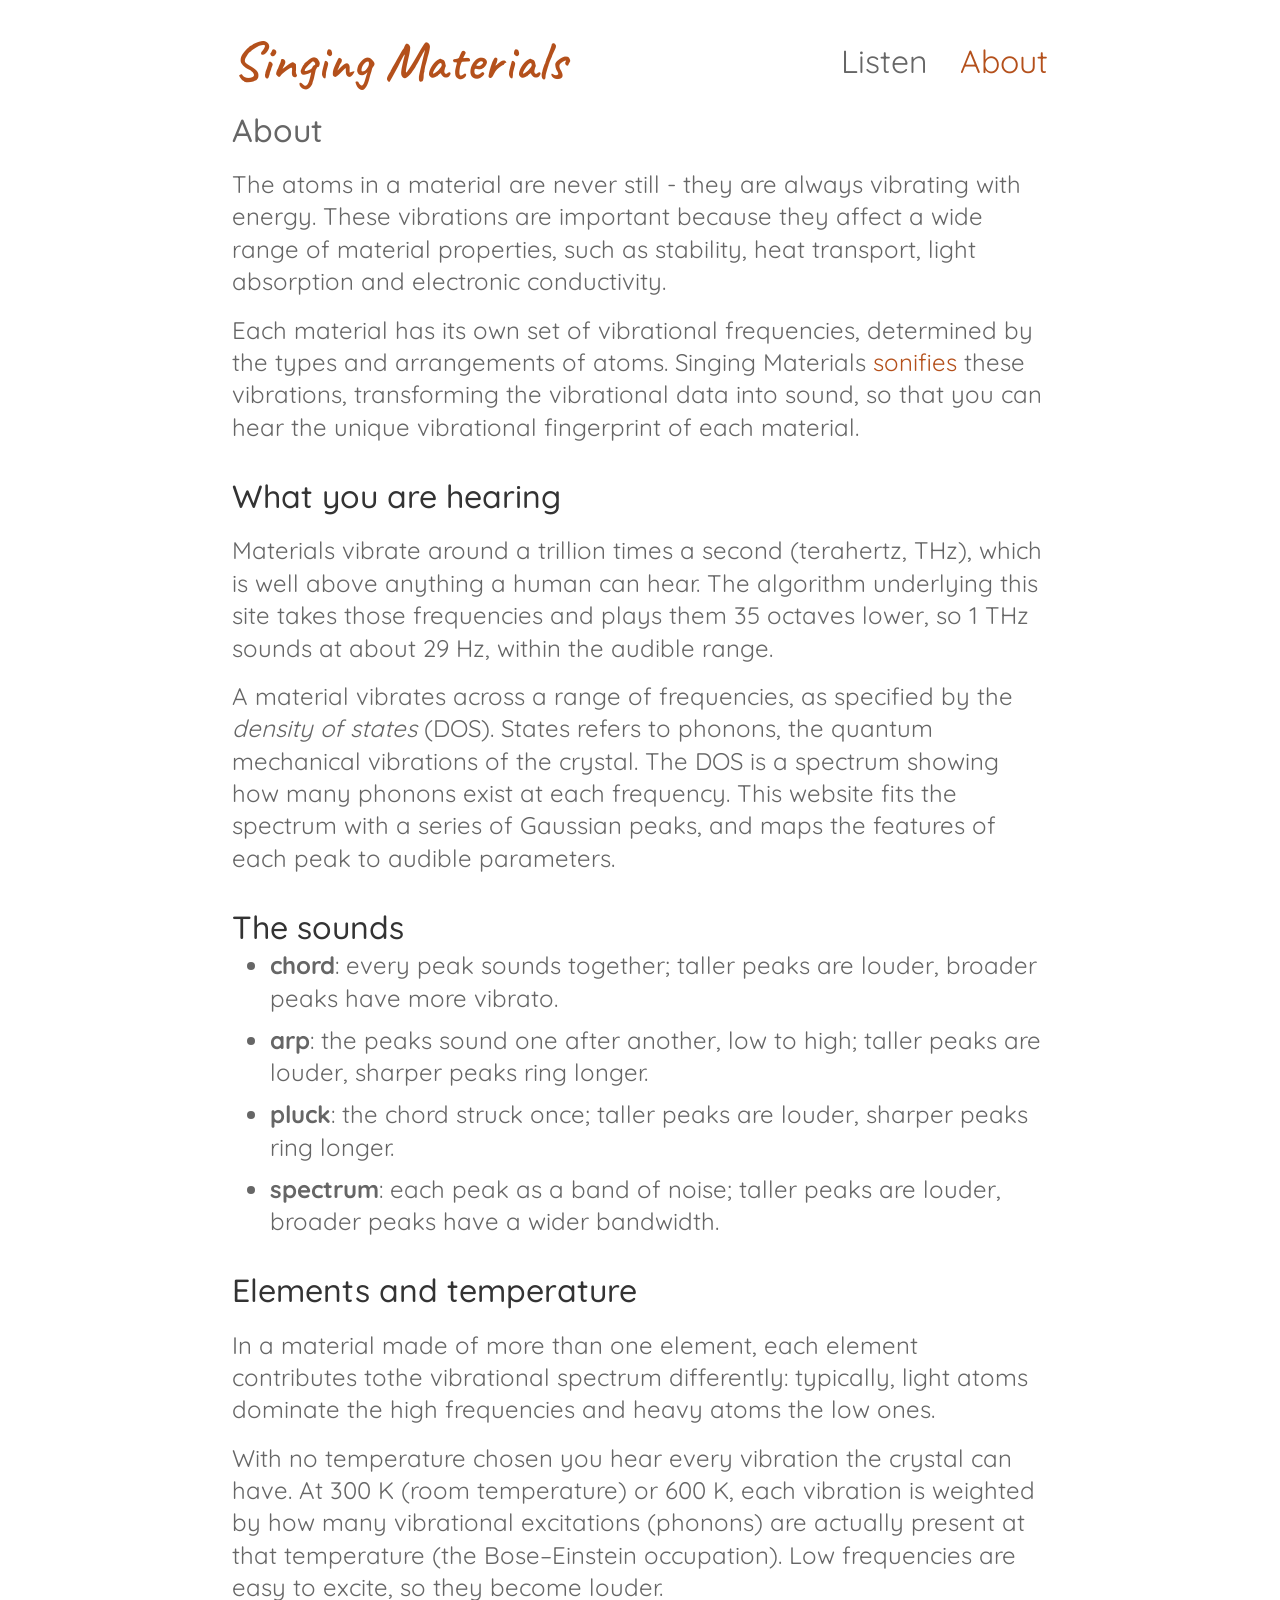
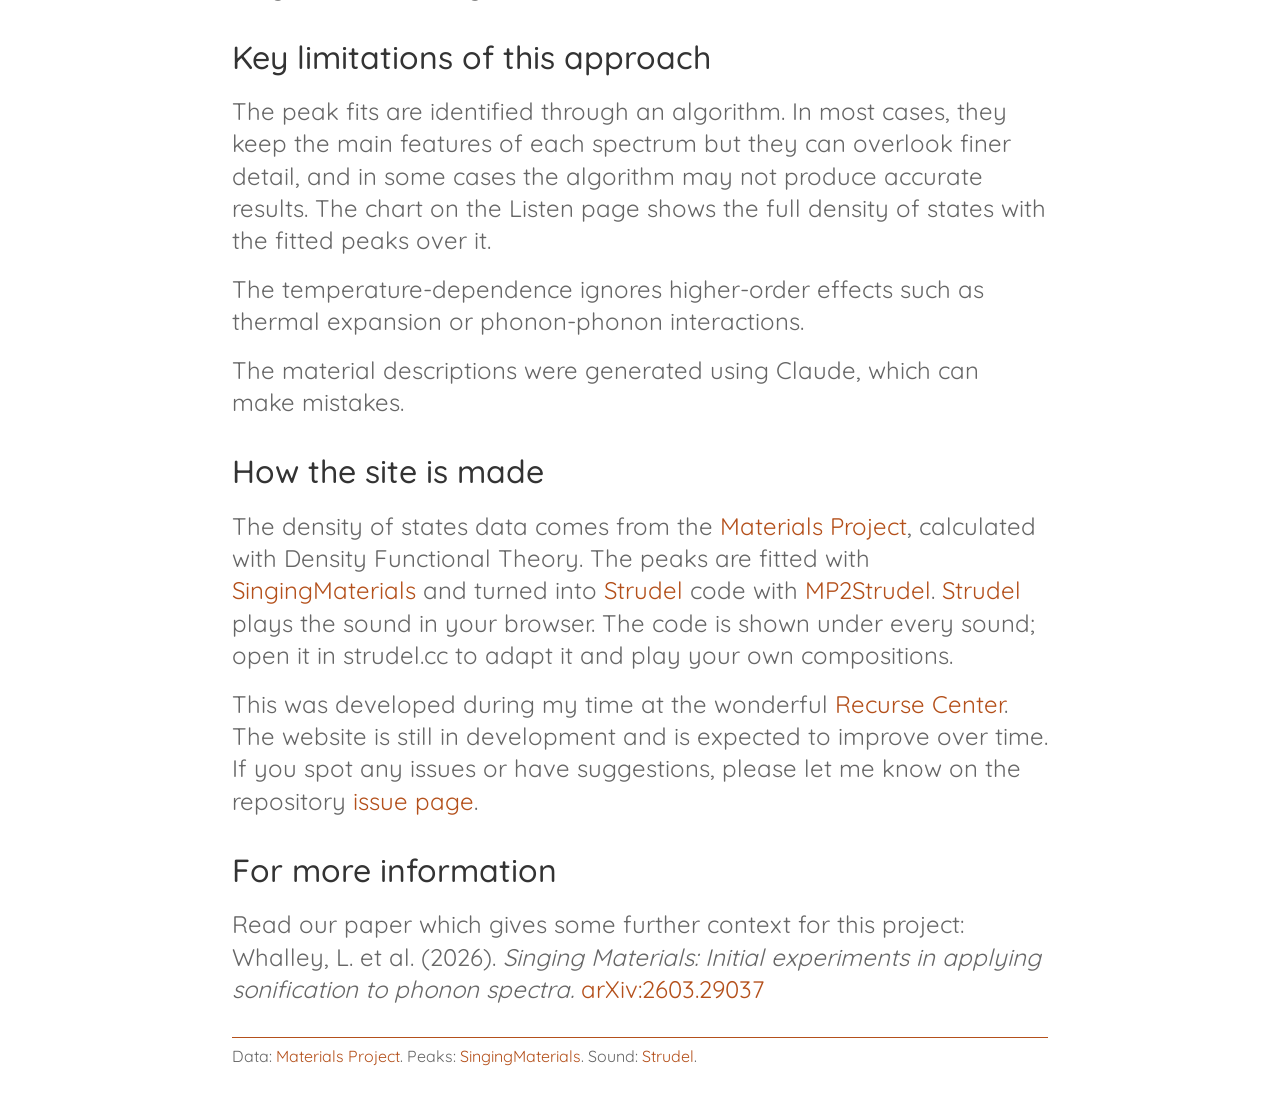
==== commit 5f88a775: "Update about.html" ====
--- a/site/about.html
+++ b/site/about.html
@@ -26,8 +26,8 @@
     <p>The atoms in a material are never still - they are always vibrating with energy.
       These vibrations are important because they affect a wide range of material properties, such as stability, heat transport, light absorption and electronic conductivity.</p>
 
-    <p>Each material has its own set of vibrational frequencies, determined by the types and arrangements of atoms. For example, light atoms and short, stiff bonds vibrate fast;
-      heavy atoms and long, soft bonds vibrate slowly. This website <it>sonifies</it> these vibrations, so that you can hear the unique vibrational fingerprint of each material.</p>
+    <p>Each material has its own set of vibrational frequencies, determined by the types and arrangements of atoms. 
+      Singing Materials <a href="https://en.wikipedia.org/wiki/Sonification">sonifies</a> these vibrations, transforming the vibrational data into sound, so that you can hear the unique vibrational fingerprint of each material.</p>
 
     <h2>What you are hearing</h2>
     <p>Materials vibrate around a trillion times a second (terahertz, THz), which is well above anything a human 
